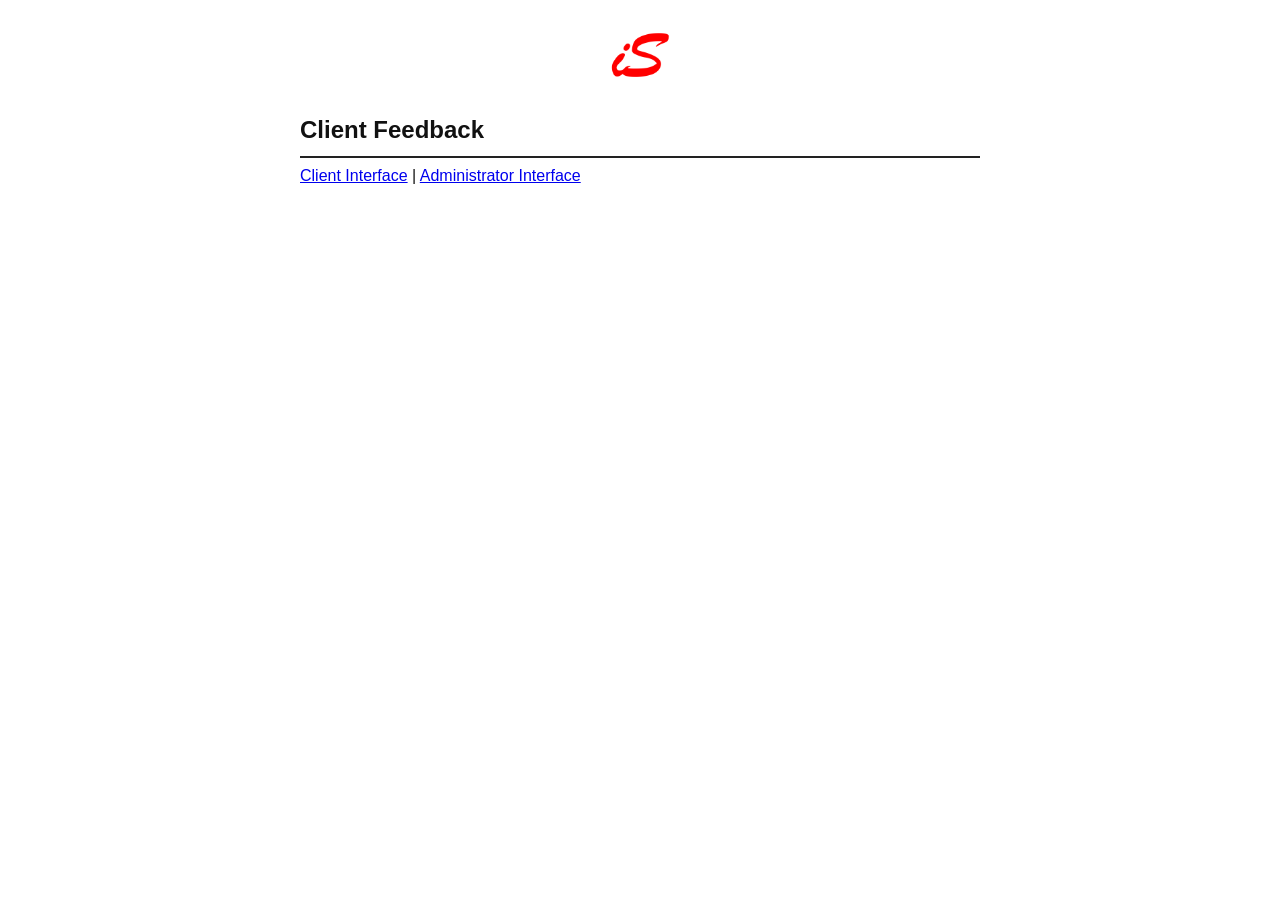
==== index.html @ 34e44825 "Add client feedback system with admin login and logo Simple localStorage-backed feedback system: cli" ====
<!DOCTYPE html>
<html>
<head>
  <meta charset="utf-8">
  <title>Client Feedback</title>
  <link rel="stylesheet" href="shared.css">
  <script src="shared.js"></script>
  <script src="logo.js"></script>
</head>
<body>
  <div id="logo"></div>
  <h1>Client Feedback</h1>

  <p><a href="client.html">Client Interface</a> | <a href="admin.html">Administrator Interface</a></p>

  <script>
    LGO.renderLogo(document.getElementById("logo"));
  </script>
</body>
</html>
---- shared.css ----
* { box-sizing: border-box; }

body {
  font-family: -apple-system, "Segoe UI", Roboto, Helvetica, Arial, sans-serif;
  max-width: 720px;
  margin: 0 auto;
  padding: 16px 20px 64px;
  line-height: 1.5;
  color: #111;
}

#logo { margin-bottom: 4px; }
#logo img { display: block; margin: 0 auto; }

h1 {
  font-size: 1.5rem;
  margin: 12px 0 6px;
  padding-bottom: 8px;
  border-bottom: 2px solid #222;
}

h2 {
  font-size: 1.1rem;
  margin: 32px 0 8px;
  padding-bottom: 4px;
  border-bottom: 1px solid #ddd;
}

h3 {
  font-size: 1rem;
  margin: 20px 0 4px;
}

p { margin: 6px 0; }

textarea {
  display: block;
  font: inherit;
  color: inherit;
  width: 100%;
  max-width: 100%;
  padding: 8px 10px;
  border: 1px solid #999;
  border-radius: 4px;
  background: #fff;
  resize: vertical;
}

button {
  font: inherit;
  padding: 6px 14px;
  border: 1px solid #777;
  border-radius: 4px;
  background: #f4f4f4;
  cursor: pointer;
}

button:active { background: #e2e2e2; }

ul { margin: 8px 0; padding-left: 22px; }

/* Report list: thin separators instead of a wall of nested bullets */
#reportList > li {
  border-bottom: 1px solid #e5e5e5;
  padding: 12px 0;
}

#reportList > li > p:first-child {
  font-weight: 600;
  margin-top: 0;
}

/* Conversation replies get a subtle left indent */
li ul {
  margin: 6px 0 10px;
  padding-left: 18px;
}

li ul li { margin: 4px 0; }

details {
  border: 1px solid #ddd;
  border-radius: 4px;
  padding: 10px 14px;
  margin: 8px 0;
  background: #fafafa;
}

summary {
  cursor: pointer;
  font-weight: 600;
}

summary + p { margin-top: 8px; }

/* Inline Delete button after reply text */
li button, p button { margin-left: 6px; }

#unread {
  font-weight: 600;
  margin: 8px 0 12px;
}
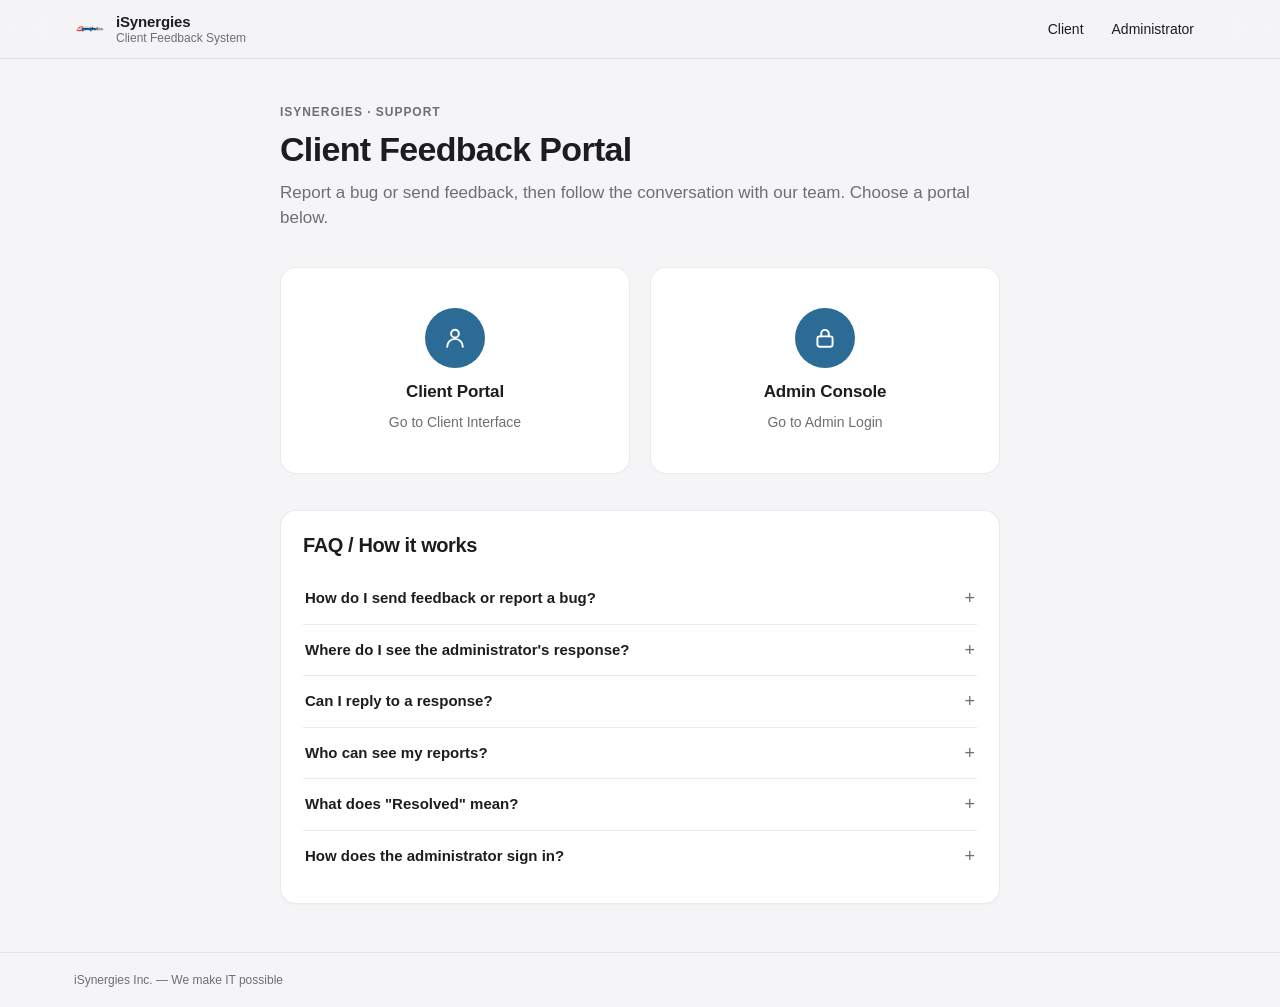
==== commit e915b3a7: "Restyle the feedback interfaces and add project/type report fields Replace the bare pages with an Ap" ====
--- a/index.html
+++ b/index.html
@@ -1,20 +1,100 @@
 <!DOCTYPE html>
-<html>
+<html lang="en">
 <head>
   <meta charset="utf-8">
-  <title>Client Feedback</title>
+  <meta name="viewport" content="width=device-width, initial-scale=1">
+  <title>Client Feedback Portal — iSynergies</title>
+  <link rel="icon" href="iSynergies (1).png">
   <link rel="stylesheet" href="shared.css">
-  <script src="shared.js"></script>
   <script src="logo.js"></script>
 </head>
 <body>
-  <div id="logo"></div>
-  <h1>Client Feedback</h1>
+  <header class="topbar">
+    <div class="wrap topbar-inner">
+      <a class="brand" href="index.html">
+        <span class="brand-logo" id="logo"></span>
+        <span class="brand-text">
+          <strong>iSynergies</strong>
+          <span>Client Feedback System</span>
+        </span>
+      </a>
+      <nav class="navlinks" aria-label="Primary">
+        <a href="client.html">Client</a>
+        <a href="admin.html">Administrator</a>
+      </nav>
+    </div>
+  </header>
 
-  <p><a href="client.html">Client Interface</a> | <a href="admin.html">Administrator Interface</a></p>
+  <main class="wrap centered">
+    <div class="page-head">
+      <p class="eyebrow">iSynergies · Support</p>
+      <h1>Client Feedback Portal</h1>
+      <p class="sub">Report a bug or send feedback, then follow the conversation with our team. Choose a portal below.</p>
+    </div>
+
+    <div class="portal-grid">
+      <a class="tile" href="client.html">
+        <span class="tile-icon" aria-hidden="true">
+          <svg width="26" height="26" viewBox="0 0 24 24" fill="none" stroke="currentColor" stroke-width="1.8" stroke-linecap="round" stroke-linejoin="round">
+            <circle cx="12" cy="8" r="3.6"></circle>
+            <path d="M4.8 20a7.2 7.2 0 0 1 14.4 0"></path>
+          </svg>
+        </span>
+        <h2>Client Portal</h2>
+        <p>Go to Client Interface</p>
+      </a>
+
+      <a class="tile" href="admin.html">
+        <span class="tile-icon" aria-hidden="true">
+          <svg width="26" height="26" viewBox="0 0 24 24" fill="none" stroke="currentColor" stroke-width="1.8" stroke-linecap="round" stroke-linejoin="round">
+            <rect x="5" y="10.5" width="14" height="9.5" rx="2"></rect>
+            <path d="M8.5 10.5V8a3.5 3.5 0 0 1 7 0v2.5"></path>
+          </svg>
+        </span>
+        <h2>Admin Console</h2>
+        <p>Go to Admin Login</p>
+      </a>
+    </div>
+
+    <section class="card stack" aria-labelledby="howTitle">
+      <div class="card-head">
+        <h2 id="howTitle">FAQ / How it works</h2>
+      </div>
+      <div class="faq">
+        <details>
+          <summary>How do I send feedback or report a bug?</summary>
+          <p>Open the Client Portal, choose the project, set the report type to Bug or Feedback, describe the issue and select Submit Report. The first line of the description becomes the report title.</p>
+        </details>
+        <details>
+          <summary>Where do I see the administrator's response?</summary>
+          <p>Responses appear under My Feedback History in the Client Portal, inside the Discussion for your report. A NEW badge marks reports with an administrator reply you have not opened yet.</p>
+        </details>
+        <details>
+          <summary>Can I reply to a response?</summary>
+          <p>Yes. Expand the report's Discussion, type your reply and select Send. The administrator sees your message on the same report.</p>
+        </details>
+        <details>
+          <summary>Who can see my reports?</summary>
+          <p>Reports are stored in this browser and shown in the Client Portal and the Administrator Dashboard. The administrator interface requires a sign-in.</p>
+        </details>
+        <details>
+          <summary>What does "Resolved" mean?</summary>
+          <p>The administrator has marked the report as handled. Resolved reports stay in your history and can still be discussed.</p>
+        </details>
+        <details>
+          <summary>How does the administrator sign in?</summary>
+          <p>Open the Admin Console and use your administrator username and password. The session is remembered in this browser until you log out.</p>
+        </details>
+      </div>
+    </section>
+  </main>
+
+  <footer class="site-footer">
+    <div class="wrap">iSynergies Inc. — We make IT possible</div>
+  </footer>
 
   <script>
-    LGO.renderLogo(document.getElementById("logo"));
+    LGO.renderLogo(document.getElementById("logo"), 32);
   </script>
 </body>
 </html>
--- a/shared.css
+++ b/shared.css
@@ -1,102 +1,1202 @@
-* { box-sizing: border-box; }
+/* ==========================================================================
+   Client Feedback System — shared design system
+   Apple-inspired: system fonts, hairline borders, soft radii, restrained
+   palette. No webfonts, so the interface works fully offline.
+   ========================================================================== */
+
+/* ---------- Tokens ---------- */
+:root {
+  --page: #f5f5f7;
+  --surface: #ffffff;
+  --surface-2: #fbfbfd;
+  --text: #1d1d1f;
+  --text-2: #6e6e73;
+  --line: rgba(0, 0, 0, 0.08);
+  --line-strong: rgba(0, 0, 0, 0.16);
+
+  --accent: #2c6b95;
+  --accent-strong: #245a7f;
+  --accent-soft: #eaf2f8;
+
+  --green: #2f7d4f;
+  --green-soft: #e7f4ec;
+
+  --red: #c0392b;
+  --red-soft: #fdecea;
+
+  --amber: #8a5a10;
+  --amber-soft: #fdf3e2;
+
+  --radius: 16px;
+  --radius-sm: 10px;
+  --shadow: 0 1px 2px rgba(0, 0, 0, 0.04), 0 12px 32px rgba(0, 0, 0, 0.06);
+  --font: -apple-system, BlinkMacSystemFont, "SF Pro Text", "Segoe UI", Roboto,
+    Helvetica, Arial, sans-serif;
+}
+
+/* ---------- Base ---------- */
+*,
+*::before,
+*::after {
+  box-sizing: border-box;
+}
+
+html {
+  -webkit-text-size-adjust: 100%;
+}
+
+[hidden] {
+  display: none !important;
+}
 
 body {
-  font-family: -apple-system, "Segoe UI", Roboto, Helvetica, Arial, sans-serif;
+  margin: 0;
+  min-height: 100vh;
+  display: flex;
+  flex-direction: column;
+  background: var(--page);
+  color: var(--text);
+  font: 400 17px/1.5 var(--font);
+  -webkit-font-smoothing: antialiased;
+}
+
+main {
+  flex: 1 0 auto;
+}
+
+a {
+  color: var(--accent);
+  text-decoration: none;
+}
+
+a:hover {
+  text-decoration: underline;
+}
+
+h1,
+h2,
+h3 {
+  letter-spacing: -0.02em;
+  line-height: 1.2;
+}
+
+h1 {
+  font-size: 34px;
+  margin: 0;
+}
+
+h2 {
+  font-size: 20px;
+  margin: 0 0 14px;
+}
+
+h3 {
+  font-size: 15px;
+  margin: 22px 0 8px;
+}
+
+p {
+  margin: 0 0 10px;
+}
+
+.wrap {
+  width: 100%;
+  max-width: 1180px;
+  margin: 0 auto;
+  padding: 0 24px;
+}
+
+.stack {
   max-width: 720px;
-  margin: 0 auto;
-  padding: 16px 20px 64px;
-  line-height: 1.5;
-  color: #111;
-}
-
-#logo { margin-bottom: 4px; }
-#logo img { display: block; margin: 0 auto; }
-
-h1 {
-  font-size: 1.5rem;
-  margin: 12px 0 6px;
-  padding-bottom: 8px;
-  border-bottom: 2px solid #222;
-}
-
-h2 {
-  font-size: 1.1rem;
-  margin: 32px 0 8px;
-  padding-bottom: 4px;
-  border-bottom: 1px solid #ddd;
-}
-
-h3 {
-  font-size: 1rem;
-  margin: 20px 0 4px;
-}
-
-p { margin: 6px 0; }
-
+}
+
+/* Portal page: keep the single content column centred under the top bar. */
+main.centered > .page-head,
+main.centered > .portal-grid,
+main.centered > .card {
+  margin-left: auto;
+  margin-right: auto;
+}
+
+main.centered > .portal-grid {
+  margin-top: 32px;
+  margin-bottom: 36px;
+}
+
+.meta {
+  margin: 0;
+  font-size: 13px;
+  color: var(--text-2);
+}
+
+.hint {
+  margin: 8px 0 0;
+  font-size: 13px;
+  color: var(--text-2);
+}
+
+.eyebrow {
+  margin: 0 0 8px;
+  font-size: 12px;
+  font-weight: 600;
+  letter-spacing: 0.08em;
+  text-transform: uppercase;
+  color: var(--text-2);
+}
+
+.visually-hidden {
+  position: absolute;
+  width: 1px;
+  height: 1px;
+  margin: -1px;
+  padding: 0;
+  overflow: hidden;
+  clip: rect(0 0 0 0);
+  white-space: nowrap;
+  border: 0;
+}
+
+/* ---------- Top bar ---------- */
+.topbar {
+  position: sticky;
+  top: 0;
+  z-index: 20;
+  background: rgba(245, 245, 247, 0.82);
+  -webkit-backdrop-filter: saturate(180%) blur(20px);
+  backdrop-filter: saturate(180%) blur(20px);
+  border-bottom: 1px solid var(--line);
+}
+
+.topbar-inner {
+  display: flex;
+  align-items: center;
+  justify-content: space-between;
+  gap: 16px;
+  min-height: 58px;
+}
+
+.brand {
+  display: flex;
+  align-items: center;
+  gap: 10px;
+  color: var(--text);
+}
+
+.brand:hover {
+  text-decoration: none;
+}
+
+.brand-logo img {
+  display: block;
+  width: 32px;
+  height: auto;
+}
+
+.brand-text {
+  display: flex;
+  flex-direction: column;
+  line-height: 1.2;
+}
+
+.brand-text strong {
+  font-size: 15px;
+  letter-spacing: -0.01em;
+}
+
+.brand-text span {
+  font-size: 12px;
+  color: var(--text-2);
+}
+
+.navlinks {
+  display: flex;
+  align-items: center;
+  gap: 4px;
+  flex-wrap: wrap;
+}
+
+.navlinks a {
+  padding: 6px 12px;
+  border-radius: 999px;
+  font-size: 14px;
+  font-weight: 500;
+  color: var(--text);
+}
+
+.navlinks a:hover {
+  background: rgba(0, 0, 0, 0.05);
+  text-decoration: none;
+}
+
+/* ---------- Page head ---------- */
+.page-head {
+  padding: 44px 0 4px;
+  max-width: 720px;
+}
+
+.page-head .sub {
+  margin: 10px 0 0;
+  color: var(--text-2);
+  font-size: 17px;
+}
+
+/* ---------- Surfaces ---------- */
+.card {
+  background: var(--surface);
+  border: 1px solid var(--line);
+  border-radius: var(--radius);
+  padding: 22px;
+  box-shadow: 0 1px 2px rgba(0, 0, 0, 0.03);
+}
+
+.card + .card {
+  margin-top: 20px;
+}
+
+.card-head {
+  display: flex;
+  align-items: center;
+  justify-content: space-between;
+  gap: 12px;
+  margin-bottom: 16px;
+}
+
+.card-head h2,
+.card-head h1 {
+  margin: 0;
+}
+
+.empty {
+  margin: 0;
+  padding: 26px 16px;
+  text-align: center;
+  font-size: 14px;
+  color: var(--text-2);
+  background: var(--surface-2);
+  border: 1px dashed var(--line-strong);
+  border-radius: 12px;
+}
+
+/* ---------- Buttons ---------- */
+.btn {
+  display: inline-flex;
+  align-items: center;
+  justify-content: center;
+  gap: 6px;
+  appearance: none;
+  border: 1px solid transparent;
+  border-radius: 999px;
+  padding: 10px 20px;
+  font: 500 15px/1.2 var(--font);
+  letter-spacing: -0.01em;
+  color: var(--text);
+  background: var(--surface);
+  cursor: pointer;
+  transition: background-color 160ms ease, border-color 160ms ease,
+    color 160ms ease, opacity 160ms ease;
+}
+
+.btn:focus-visible {
+  outline: none;
+  box-shadow: 0 0 0 4px rgba(44, 107, 149, 0.28);
+}
+
+.btn-primary {
+  background: var(--accent);
+  color: #fff;
+}
+
+.btn-primary:hover {
+  background: var(--accent-strong);
+}
+
+.btn-secondary {
+  background: var(--surface);
+  border-color: var(--line-strong);
+  color: var(--text);
+}
+
+.btn-secondary:hover {
+  background: var(--surface-2);
+}
+
+.btn-danger {
+  background: var(--red);
+  color: #fff;
+}
+
+.btn-danger:hover {
+  background: #a93226;
+}
+
+.btn-ghost {
+  background: transparent;
+  color: var(--accent);
+  padding: 8px 12px;
+}
+
+.btn-ghost:hover {
+  background: var(--accent-soft);
+}
+
+.btn-danger-ghost {
+  background: transparent;
+  color: var(--red);
+  padding: 8px 12px;
+}
+
+.btn-danger-ghost:hover {
+  background: var(--red-soft);
+}
+
+.btn-sm {
+  padding: 6px 14px;
+  font-size: 13px;
+}
+
+.btn-block {
+  width: 100%;
+}
+
+.btn:disabled {
+  opacity: 0.45;
+  cursor: not-allowed;
+}
+
+/* ---------- Forms ---------- */
+.field {
+  margin-bottom: 16px;
+}
+
+.field > label:not(.switch),
+.field-label {
+  display: block;
+  margin-bottom: 6px;
+  font-size: 13px;
+  font-weight: 600;
+  color: var(--text-2);
+}
+
+input[type="text"],
+input[type="password"],
+input[type="search"],
+select,
 textarea {
-  display: block;
-  font: inherit;
-  color: inherit;
   width: 100%;
+  padding: 10px 12px;
+  font: 400 15px/1.45 var(--font);
+  color: var(--text);
+  background: var(--surface);
+  border: 1px solid var(--line-strong);
+  border-radius: var(--radius-sm);
+  transition: border-color 160ms ease, box-shadow 160ms ease;
+}
+
+textarea {
+  min-height: 110px;
+  resize: vertical;
+}
+
+input:focus,
+select:focus,
+textarea:focus {
+  outline: none;
+  border-color: var(--accent);
+  box-shadow: 0 0 0 4px rgba(44, 107, 149, 0.18);
+}
+
+select {
+  appearance: none;
+  -webkit-appearance: none;
+  padding-right: 34px;
+  background-image: url("data:image/svg+xml;charset=utf-8,%3Csvg xmlns='http://www.w3.org/2000/svg' width='12' height='8' viewBox='0 0 12 8'%3E%3Cpath d='M1 1.5 6 6.5l5-5' fill='none' stroke='%236e6e73' stroke-width='1.6' stroke-linecap='round' stroke-linejoin='round'/%3E%3C/svg%3E");
+  background-repeat: no-repeat;
+  background-position: right 12px center;
+}
+
+/* Bug / Feedback switch */
+.switch {
+  position: relative;
+  display: inline-flex;
+  align-items: center;
+  gap: 10px;
+  cursor: pointer;
+  user-select: none;
+}
+
+.switch input {
+  position: absolute;
+  width: 1px;
+  height: 1px;
+  opacity: 0;
+}
+
+.switch-track {
+  position: relative;
+  flex: none;
+  width: 44px;
+  height: 26px;
+  border-radius: 999px;
+  background: #d2d2d7;
+  transition: background-color 160ms ease;
+}
+
+.switch-track::after {
+  content: "";
+  position: absolute;
+  top: 3px;
+  left: 3px;
+  width: 20px;
+  height: 20px;
+  border-radius: 50%;
+  background: #fff;
+  box-shadow: 0 1px 2px rgba(0, 0, 0, 0.2);
+  transition: transform 160ms ease;
+}
+
+.switch input:checked + .switch-track {
+  background: var(--accent);
+}
+
+.switch input:checked + .switch-track::after {
+  transform: translateX(18px);
+}
+
+.switch input:focus-visible + .switch-track {
+  box-shadow: 0 0 0 4px rgba(44, 107, 149, 0.25);
+}
+
+.switch-text {
+  font-size: 14px;
+  font-weight: 500;
+}
+
+/* ---------- Pills and tags ---------- */
+.pill {
+  display: inline-flex;
+  align-items: center;
+  gap: 6px;
+  padding: 3px 10px;
+  border-radius: 999px;
+  font-size: 12px;
+  font-weight: 600;
+  letter-spacing: 0.01em;
+  white-space: nowrap;
+}
+
+.pill-open {
+  background: var(--accent-soft);
+  color: var(--accent-strong);
+}
+
+.pill-resolved {
+  background: var(--green-soft);
+  color: var(--green);
+}
+
+.pill-new {
+  background: var(--red-soft);
+  color: var(--red);
+}
+
+.pills {
+  display: flex;
+  align-items: center;
+  gap: 6px;
+  flex-wrap: wrap;
+}
+
+.tag {
+  display: inline-block;
+  padding: 1px 7px;
+  font-size: 11px;
+  font-weight: 600;
+  color: var(--text-2);
+  border: 1px solid var(--line);
+  border-radius: 6px;
+  white-space: nowrap;
+}
+
+/* ---------- Portal page ---------- */
+.portal-grid {
+  display: grid;
+  grid-template-columns: repeat(2, minmax(0, 1fr));
+  gap: 20px;
+  max-width: 720px;
+  margin: 32px 0 36px;
+}
+
+.tile {
+  display: flex;
+  flex-direction: column;
+  align-items: center;
+  gap: 10px;
+  padding: 40px 22px;
+  text-align: center;
+  color: var(--text);
+  background: var(--surface);
+  border: 1px solid var(--line);
+  border-radius: var(--radius);
+  transition: border-color 160ms ease, box-shadow 160ms ease;
+}
+
+.tile:hover {
+  text-decoration: none;
+  border-color: var(--line-strong);
+  box-shadow: var(--shadow);
+}
+
+.tile:focus-visible {
+  outline: none;
+  box-shadow: 0 0 0 4px rgba(44, 107, 149, 0.25);
+}
+
+.tile-icon {
+  display: grid;
+  place-items: center;
+  width: 60px;
+  height: 60px;
+  border-radius: 50%;
+  background: var(--accent);
+  color: #fff;
+}
+
+.tile h2 {
+  margin: 4px 0 0;
+  font-size: 17px;
+  letter-spacing: -0.01em;
+}
+
+.tile p {
+  margin: 0;
+  font-size: 14px;
+  color: var(--text-2);
+}
+
+/* ---------- Page layouts ---------- */
+.client-grid {
+  display: grid;
+  grid-template-columns: minmax(0, 420px) minmax(0, 1fr);
+  gap: 20px;
+  align-items: start;
+  margin-top: 30px;
+}
+
+.two-col {
+  display: grid;
+  grid-template-columns: repeat(2, minmax(0, 1fr));
+  gap: 20px;
+  align-items: start;
+  margin-top: 20px;
+}
+
+/* ---------- Report cards (client) ---------- */
+.report-card {
+  padding: 16px;
+  background: var(--surface);
+  border: 1px solid var(--line);
+  border-radius: 12px;
+}
+
+.report-card + .report-card {
+  margin-top: 12px;
+}
+
+.report-head {
+  display: flex;
+  align-items: flex-start;
+  justify-content: space-between;
+  gap: 12px;
+}
+
+.report-title {
+  margin: 0 0 4px;
+  font-size: 15px;
+  font-weight: 600;
+  letter-spacing: -0.01em;
+  overflow-wrap: anywhere;
+}
+
+.report-preview {
+  margin: 12px 0 0;
+  padding: 8px 10px;
+  font-size: 14px;
+  color: var(--text-2);
+  background: var(--surface-2);
+  border: 1px solid var(--line);
+  border-radius: 8px;
+  overflow-wrap: anywhere;
+}
+
+.report-preview strong {
+  color: var(--text);
+  font-weight: 600;
+}
+
+.report-actions {
+  display: flex;
+  justify-content: flex-end;
+  gap: 8px;
+  margin-top: 12px;
+}
+
+/* ---------- Discussion / thread ---------- */
+.discussion {
+  margin-top: 12px;
+  padding-top: 10px;
+  border-top: 1px solid var(--line);
+}
+
+.discussion > summary {
+  display: flex;
+  align-items: center;
+  justify-content: space-between;
+  gap: 10px;
+  list-style: none;
+  cursor: pointer;
+  font-size: 14px;
+  font-weight: 600;
+  color: var(--accent);
+}
+
+.discussion > summary::-webkit-details-marker {
+  display: none;
+}
+
+.discussion > summary::after {
+  content: "";
+  width: 7px;
+  height: 7px;
+  border-right: 1.5px solid currentColor;
+  border-bottom: 1.5px solid currentColor;
+  transform: rotate(45deg);
+  transition: transform 160ms ease;
+}
+
+.discussion[open] > summary::after {
+  transform: rotate(225deg);
+}
+
+.thread {
+  display: grid;
+  gap: 10px;
+  margin: 12px 0;
+  padding: 0;
+  list-style: none;
+}
+
+.msg {
+  padding: 10px 12px;
+  background: var(--surface-2);
+  border: 1px solid var(--line);
+  border-radius: 10px;
+}
+
+.msg-admin {
+  background: var(--accent-soft);
+  border-color: rgba(44, 107, 149, 0.18);
+}
+
+.msg-head {
+  display: flex;
+  align-items: center;
+  justify-content: space-between;
+  gap: 8px;
+  margin-bottom: 4px;
+  font-size: 12px;
+  color: var(--text-2);
+}
+
+.msg-author {
+  font-weight: 600;
+}
+
+.msg-admin .msg-author {
+  color: var(--accent-strong);
+}
+
+.msg-text {
+  margin: 0;
+  font-size: 14px;
+  white-space: pre-wrap;
+  overflow-wrap: anywhere;
+}
+
+.msg-actions {
+  margin-top: 6px;
+}
+
+.msg .btn {
+  padding: 3px 9px;
+  font-size: 12px;
+}
+
+/* ---------- Admin dashboard ---------- */
+.notice {
+  display: flex;
+  align-items: center;
+  gap: 10px;
+  margin-top: 20px;
+  padding: 10px 14px;
+  border-radius: 12px;
+  background: var(--accent);
+  color: #fff;
+  font-size: 14px;
+}
+
+.notice svg {
+  flex: none;
+}
+
+.notice-close {
+  margin-left: auto;
+  padding: 2px 8px;
+  font-size: 18px;
+  line-height: 1;
+  color: #fff;
+  background: transparent;
+  border: 0;
+  border-radius: 6px;
+  cursor: pointer;
+}
+
+.notice-close:hover {
+  background: rgba(255, 255, 255, 0.16);
+}
+
+.notice-close:focus-visible {
+  outline: none;
+  box-shadow: 0 0 0 3px rgba(255, 255, 255, 0.6);
+}
+
+.admin-head {
+  display: flex;
+  align-items: center;
+  flex-wrap: wrap;
+  gap: 14px;
+  padding-top: 26px;
+}
+
+.admin-head h1 {
+  font-size: 26px;
+}
+
+.avatar {
+  display: grid;
+  place-items: center;
+  flex: none;
+  width: 48px;
+  height: 48px;
+  border-radius: 50%;
+  background: var(--accent-soft);
+  border: 1px solid rgba(44, 107, 149, 0.2);
+  color: var(--accent-strong);
+  font-size: 18px;
+  font-weight: 600;
+}
+
+.admin-head .who {
+  display: flex;
+  align-items: center;
+  gap: 10px;
+  margin-left: auto;
+  font-size: 13px;
+  color: var(--text-2);
+}
+
+.admin-grid {
+  display: grid;
+  grid-template-columns: 210px minmax(0, 1fr);
+  gap: 20px;
+  align-items: start;
+  margin-top: 24px;
+}
+
+.sidenav {
+  position: sticky;
+  top: 78px;
+  display: grid;
+  gap: 2px;
+  padding: 8px;
+  background: var(--surface);
+  border: 1px solid var(--line);
+  border-radius: var(--radius);
+}
+
+.sidenav button {
+  display: flex;
+  align-items: center;
+  justify-content: space-between;
+  gap: 8px;
+  width: 100%;
+  padding: 9px 12px;
+  font: 500 14px var(--font);
+  color: var(--text);
+  text-align: left;
+  background: transparent;
+  border: 0;
+  border-radius: 9px;
+  cursor: pointer;
+  transition: background-color 160ms ease, color 160ms ease;
+}
+
+.sidenav button:hover {
+  background: var(--page);
+}
+
+.sidenav button[aria-current="true"] {
+  background: var(--accent-soft);
+  color: var(--accent-strong);
+}
+
+.sidenav button:focus-visible {
+  outline: none;
+  box-shadow: 0 0 0 3px rgba(44, 107, 149, 0.25);
+}
+
+.sidenav .count {
+  font-size: 12px;
+  color: var(--text-2);
+  font-variant-numeric: tabular-nums;
+}
+
+.toolbar {
+  display: flex;
+  flex-wrap: wrap;
+  align-items: center;
+  gap: 10px;
+  margin-bottom: 14px;
+}
+
+.toolbar .search {
+  flex: 1 1 240px;
+  min-width: 0;
+}
+
+.toolbar select {
+  width: auto;
+  min-width: 160px;
+}
+
+/* ---------- Table ---------- */
+.table-wrap {
+  background: var(--surface);
+  border: 1px solid var(--line);
+  border-radius: var(--radius);
+  overflow-x: auto;
+}
+
+table {
+  width: 100%;
+  border-collapse: collapse;
+  font-size: 14px;
+}
+
+th,
+td {
+  padding: 12px 14px;
+  text-align: left;
+  vertical-align: top;
+  border-bottom: 1px solid var(--line);
+}
+
+thead th {
+  position: sticky;
+  top: 0;
+  z-index: 1;
+  background: var(--surface-2);
+  font-size: 12px;
+  font-weight: 600;
+  letter-spacing: 0.04em;
+  text-transform: uppercase;
+  color: var(--text-2);
+  white-space: nowrap;
+}
+
+tbody tr:last-child td {
+  border-bottom: 0;
+}
+
+tbody tr:hover {
+  background: var(--surface-2);
+}
+
+td .title {
+  margin: 0 0 4px;
+  font-weight: 600;
+  overflow-wrap: anywhere;
+}
+
+td.actions {
+  text-align: right;
+  white-space: nowrap;
+}
+
+td .actions-inner {
+  display: inline-flex;
+  gap: 4px;
+  justify-content: flex-end;
+}
+
+.cell-empty {
+  padding: 26px 16px;
+  text-align: center;
+  color: var(--text-2);
+  font-size: 14px;
+}
+
+/* ---------- Login ---------- */
+.login-wrap {
+  display: grid;
+  place-items: center;
+  padding: 56px 0;
+}
+
+.login-card {
+  width: 100%;
+  max-width: 380px;
+}
+
+.login-card h1 {
+  font-size: 24px;
+}
+
+/* ---------- Dialog ---------- */
+dialog {
+  padding: 0;
+  background: transparent;
+  border: 0;
+  color: var(--text);
   max-width: 100%;
-  padding: 8px 10px;
-  border: 1px solid #999;
-  border-radius: 4px;
-  background: #fff;
-  resize: vertical;
-}
-
-button {
-  font: inherit;
-  padding: 6px 14px;
-  border: 1px solid #777;
-  border-radius: 4px;
-  background: #f4f4f4;
+}
+
+dialog::backdrop {
+  background: rgba(0, 0, 0, 0.32);
+  -webkit-backdrop-filter: blur(2px);
+  backdrop-filter: blur(2px);
+}
+
+.dialog-card {
+  width: min(640px, calc(100vw - 32px));
+  max-height: min(86vh, 880px);
+  overflow: auto;
+  padding: 22px;
+  background: var(--surface);
+  border-radius: 18px;
+  box-shadow: 0 24px 80px rgba(0, 0, 0, 0.3);
+}
+
+.dialog-card h2 {
+  margin: 0;
+  font-size: 20px;
+  overflow-wrap: anywhere;
+}
+
+.dialog-text {
+  margin: 14px 0 0;
+  padding: 12px 14px;
+  font-size: 15px;
+  white-space: pre-wrap;
+  overflow-wrap: anywhere;
+  background: var(--surface-2);
+  border: 1px solid var(--line);
+  border-radius: 10px;
+}
+
+.dialog-meta {
+  display: flex;
+  align-items: center;
+  gap: 8px;
+  flex-wrap: wrap;
+  margin-top: 8px;
+}
+
+.dlg-actions {
+  display: flex;
+  flex-wrap: wrap;
+  align-items: center;
+  gap: 8px;
+  margin-top: 4px;
+}
+
+.dlg-actions .spacer {
+  flex: 1;
+}
+
+/* ---------- FAQ ---------- */
+.faq details {
+  border-top: 1px solid var(--line);
+}
+
+.faq details:first-of-type {
+  border-top: 0;
+}
+
+.faq summary {
+  display: flex;
+  align-items: center;
+  justify-content: space-between;
+  gap: 12px;
+  padding: 14px 2px;
+  list-style: none;
   cursor: pointer;
-}
-
-button:active { background: #e2e2e2; }
-
-ul { margin: 8px 0; padding-left: 22px; }
-
-/* Report list: thin separators instead of a wall of nested bullets */
-#reportList > li {
-  border-bottom: 1px solid #e5e5e5;
-  padding: 12px 0;
-}
-
-#reportList > li > p:first-child {
+  font-size: 15px;
   font-weight: 600;
-  margin-top: 0;
-}
-
-/* Conversation replies get a subtle left indent */
-li ul {
-  margin: 6px 0 10px;
-  padding-left: 18px;
-}
-
-li ul li { margin: 4px 0; }
-
-details {
-  border: 1px solid #ddd;
-  border-radius: 4px;
-  padding: 10px 14px;
-  margin: 8px 0;
-  background: #fafafa;
-}
-
-summary {
-  cursor: pointer;
-  font-weight: 600;
-}
-
-summary + p { margin-top: 8px; }
-
-/* Inline Delete button after reply text */
-li button, p button { margin-left: 6px; }
-
-#unread {
-  font-weight: 600;
-  margin: 8px 0 12px;
-}
+}
+
+.faq summary::-webkit-details-marker {
+  display: none;
+}
+
+.faq summary::after {
+  content: "+";
+  color: var(--text-2);
+  font-weight: 400;
+  font-size: 18px;
+  line-height: 1;
+}
+
+.faq details[open] summary::after {
+  content: "\2013";
+}
+
+.faq details p {
+  margin: 0 0 16px;
+  max-width: 70ch;
+  font-size: 14px;
+  color: var(--text-2);
+}
+
+/* ---------- Footer ---------- */
+.site-footer {
+  margin-top: 48px;
+  padding: 18px 0;
+  border-top: 1px solid var(--line);
+  font-size: 12px;
+  color: var(--text-2);
+}
+
+/* ---------- Responsive ---------- */
+@media (max-width: 860px) {
+  .client-grid,
+  .admin-grid,
+  .two-col,
+  .portal-grid {
+    grid-template-columns: minmax(0, 1fr);
+  }
+
+  .portal-grid {
+    max-width: none;
+  }
+
+  .sidenav {
+    position: static;
+    grid-template-columns: repeat(2, minmax(0, 1fr));
+    padding: 6px;
+  }
+
+  .sidenav button {
+    width: 100%;
+  }
+
+  .admin-head .who {
+    width: 100%;
+    margin-left: 0;
+    justify-content: space-between;
+  }
+
+  .page-head {
+    padding-top: 30px;
+  }
+
+  h1 {
+    font-size: 28px;
+  }
+
+  .admin-head h1 {
+    font-size: 22px;
+  }
+}
+
+@media (max-width: 640px) {
+  .table-wrap {
+    background: transparent;
+    border: 0;
+    overflow: visible;
+  }
+
+  table,
+  thead,
+  tbody,
+  tr,
+  td {
+    display: block;
+  }
+
+  thead {
+    display: none;
+  }
+
+  tbody tr {
+    margin-bottom: 12px;
+    padding: 12px 14px;
+    background: var(--surface);
+    border: 1px solid var(--line);
+    border-radius: 12px;
+  }
+
+  td {
+    padding: 3px 0;
+    border: 0;
+  }
+
+  td[data-label]::before {
+    content: attr(data-label) "  ";
+    font-size: 11px;
+    font-weight: 600;
+    letter-spacing: 0.04em;
+    text-transform: uppercase;
+    color: var(--text-2);
+  }
+
+  td.actions {
+    padding-top: 8px;
+    text-align: left;
+  }
+
+  td .actions-inner {
+    justify-content: flex-start;
+  }
+}
+
+@media (max-width: 520px) {
+  .wrap {
+    padding: 0 16px;
+  }
+
+  .card {
+    padding: 16px;
+  }
+
+  .dialog-card {
+    padding: 18px;
+  }
+
+  .brand-text span {
+    display: none;
+  }
+
+  .topbar-inner {
+    gap: 8px;
+  }
+}
+
+/* ---------- Reduced motion ---------- */
+@media (prefers-reduced-motion: reduce) {
+  *,
+  *::before,
+  *::after {
+    transition: none !important;
+    animation: none !important;
+  }
+}
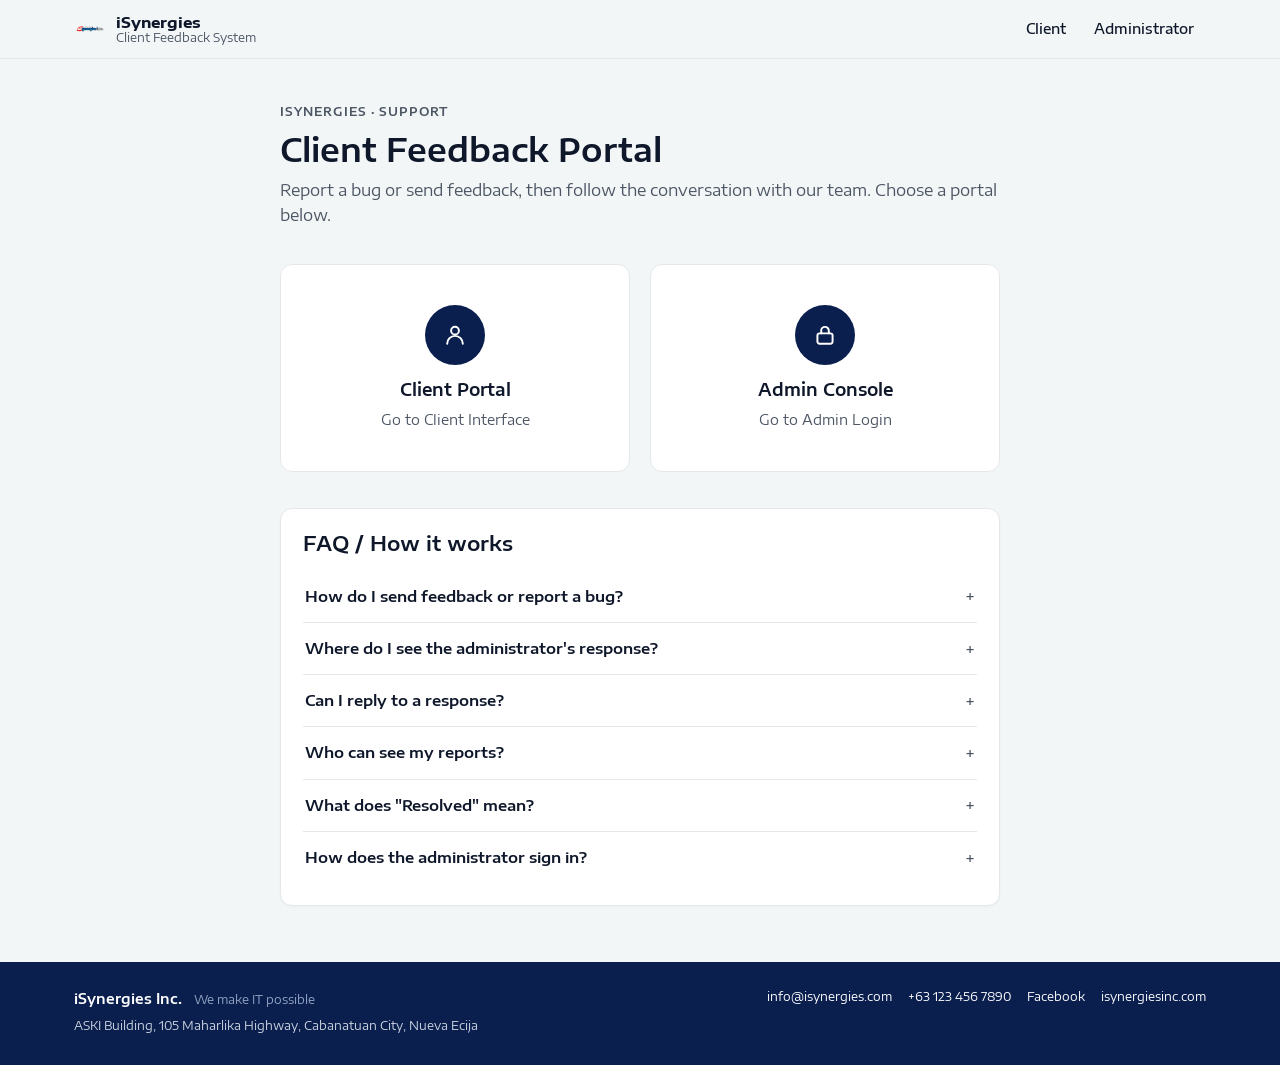
==== commit 8d18a16a: "Align the interface with the iSynergies brand Adopt the company site's palette, Encode Sans Expanded" ====
--- a/index.html
+++ b/index.html
@@ -3,7 +3,11 @@
 <head>
   <meta charset="utf-8">
   <meta name="viewport" content="width=device-width, initial-scale=1">
+  <meta name="theme-color" content="#0b1f4f">
   <title>Client Feedback Portal — iSynergies</title>
+  <link rel="preconnect" href="https://fonts.googleapis.com">
+  <link rel="preconnect" href="https://fonts.gstatic.com" crossorigin>
+  <link href="https://fonts.googleapis.com/css2?family=Encode+Sans+Expanded:wght@400;500;600;700&display=swap" rel="stylesheet">
   <link rel="icon" href="iSynergies (1).png">
   <link rel="stylesheet" href="shared.css">
   <script src="logo.js"></script>
@@ -90,7 +94,18 @@
   </main>
 
   <footer class="site-footer">
-    <div class="wrap">iSynergies Inc. — We make IT possible</div>
+    <div class="wrap footer-inner">
+      <div class="footer-brand-block">
+        <p class="footer-brand">iSynergies Inc. <span>We make IT possible</span></p>
+        <p class="footer-meta">ASKI Building, 105 Maharlika Highway, Cabanatuan City, Nueva Ecija</p>
+      </div>
+      <div class="footer-links">
+        <a href="mailto:info@isynergies.com">info@isynergies.com</a>
+        <a href="tel:+631234567890">+63 123 456 7890</a>
+        <a href="https://facebook.com/isynergies" target="_blank" rel="noopener">Facebook</a>
+        <a href="https://isynergiesinc.com/" target="_blank" rel="noopener">isynergiesinc.com</a>
+      </div>
+    </div>
   </footer>
 
   <script>
--- a/shared.css
+++ b/shared.css
@@ -6,32 +6,34 @@
 
 /* ---------- Tokens ---------- */
 :root {
-  --page: #f5f5f7;
+  /* Brand palette taken from isynergiesinc.com */
+  --page: #f3f6f7;
   --surface: #ffffff;
-  --surface-2: #fbfbfd;
-  --text: #1d1d1f;
-  --text-2: #6e6e73;
-  --line: rgba(0, 0, 0, 0.08);
-  --line-strong: rgba(0, 0, 0, 0.16);
-
-  --accent: #2c6b95;
-  --accent-strong: #245a7f;
-  --accent-soft: #eaf2f8;
-
-  --green: #2f7d4f;
-  --green-soft: #e7f4ec;
-
-  --red: #c0392b;
-  --red-soft: #fdecea;
+  --surface-2: #f8fafb;
+  --text: #0f172a;
+  --text-2: #4b5563;
+  --line: #e5e7eb;
+  --line-strong: #cbd5e1;
+
+  --navy: #0b1f4f;
+  --accent: #2563eb;
+  --accent-strong: #1d4ed8;
+  --accent-soft: #e8effc;
+
+  --green: #15803d;
+  --green-soft: #e9f7ee;
+
+  --red: #ef4444;
+  --red-soft: #fef2f2;
 
   --amber: #8a5a10;
   --amber-soft: #fdf3e2;
 
-  --radius: 16px;
+  --radius: 12px;
   --radius-sm: 10px;
-  --shadow: 0 1px 2px rgba(0, 0, 0, 0.04), 0 12px 32px rgba(0, 0, 0, 0.06);
-  --font: -apple-system, BlinkMacSystemFont, "SF Pro Text", "Segoe UI", Roboto,
-    Helvetica, Arial, sans-serif;
+  --shadow: 0 1px 2px rgba(15, 23, 42, 0.05), 0 14px 34px rgba(15, 23, 42, 0.08);
+  --font: "Encode Sans Expanded", -apple-system, BlinkMacSystemFont,
+    "Segoe UI", Roboto, Helvetica, Arial, sans-serif;
 }
 
 /* ---------- Base ---------- */
@@ -56,7 +58,7 @@
   flex-direction: column;
   background: var(--page);
   color: var(--text);
-  font: 400 17px/1.5 var(--font);
+  font: 400 16px/1.55 var(--font);
   -webkit-font-smoothing: antialiased;
 }
 
@@ -76,12 +78,13 @@
 h1,
 h2,
 h3 {
-  letter-spacing: -0.02em;
+  font-weight: 600;
+  letter-spacing: 0;
   line-height: 1.2;
 }
 
 h1 {
-  font-size: 34px;
+  font-size: 32px;
   margin: 0;
 }
 
@@ -161,7 +164,7 @@
   position: sticky;
   top: 0;
   z-index: 20;
-  background: rgba(245, 245, 247, 0.82);
+  background: rgba(243, 246, 247, 0.85);
   -webkit-backdrop-filter: saturate(180%) blur(20px);
   backdrop-filter: saturate(180%) blur(20px);
   border-bottom: 1px solid var(--line);
@@ -200,7 +203,7 @@
 
 .brand-text strong {
   font-size: 15px;
-  letter-spacing: -0.01em;
+  letter-spacing: 0;
 }
 
 .brand-text span {
@@ -237,7 +240,7 @@
 .page-head .sub {
   margin: 10px 0 0;
   color: var(--text-2);
-  font-size: 17px;
+  font-size: 16px;
 }
 
 /* ---------- Surfaces ---------- */
@@ -285,10 +288,10 @@
   gap: 6px;
   appearance: none;
   border: 1px solid transparent;
-  border-radius: 999px;
+  border-radius: var(--radius-sm);
   padding: 10px 20px;
   font: 500 15px/1.2 var(--font);
-  letter-spacing: -0.01em;
+  letter-spacing: 0;
   color: var(--text);
   background: var(--surface);
   cursor: pointer;
@@ -298,7 +301,7 @@
 
 .btn:focus-visible {
   outline: none;
-  box-shadow: 0 0 0 4px rgba(44, 107, 149, 0.28);
+  box-shadow: 0 0 0 4px rgba(37, 99, 235, 0.3);
 }
 
 .btn-primary {
@@ -402,7 +405,7 @@
 textarea:focus {
   outline: none;
   border-color: var(--accent);
-  box-shadow: 0 0 0 4px rgba(44, 107, 149, 0.18);
+  box-shadow: 0 0 0 4px rgba(37, 99, 235, 0.18);
 }
 
 select {
@@ -463,7 +466,7 @@
 }
 
 .switch input:focus-visible + .switch-track {
-  box-shadow: 0 0 0 4px rgba(44, 107, 149, 0.25);
+  box-shadow: 0 0 0 4px rgba(37, 99, 235, 0.25);
 }
 
 .switch-text {
@@ -548,7 +551,7 @@
 
 .tile:focus-visible {
   outline: none;
-  box-shadow: 0 0 0 4px rgba(44, 107, 149, 0.25);
+  box-shadow: 0 0 0 4px rgba(37, 99, 235, 0.25);
 }
 
 .tile-icon {
@@ -557,14 +560,14 @@
   width: 60px;
   height: 60px;
   border-radius: 50%;
-  background: var(--accent);
+  background: var(--navy);
   color: #fff;
 }
 
 .tile h2 {
   margin: 4px 0 0;
   font-size: 17px;
-  letter-spacing: -0.01em;
+  letter-spacing: 0;
 }
 
 .tile p {
@@ -613,7 +616,7 @@
   margin: 0 0 4px;
   font-size: 15px;
   font-weight: 600;
-  letter-spacing: -0.01em;
+  letter-spacing: 0;
   overflow-wrap: anywhere;
 }
 
@@ -631,6 +634,15 @@
 .report-preview strong {
   color: var(--text);
   font-weight: 600;
+}
+
+.report-fix {
+  background: var(--green-soft);
+  border-color: rgba(47, 125, 79, 0.18);
+}
+
+.report-fix strong {
+  color: var(--green);
 }
 
 .report-actions {
@@ -694,7 +706,12 @@
 
 .msg-admin {
   background: var(--accent-soft);
-  border-color: rgba(44, 107, 149, 0.18);
+  border-color: rgba(37, 99, 235, 0.18);
+}
+
+.msg-fix {
+  background: var(--green-soft);
+  border-color: rgba(47, 125, 79, 0.18);
 }
 
 .msg-head {
@@ -713,6 +730,17 @@
 
 .msg-admin .msg-author {
   color: var(--accent-strong);
+}
+
+.msg-fix .msg-author {
+  color: var(--green);
+}
+
+.fix-actions {
+  display: flex;
+  flex-wrap: wrap;
+  gap: 8px;
+  margin-top: 8px;
 }
 
 .msg-text {
@@ -739,7 +767,7 @@
   margin-top: 20px;
   padding: 10px 14px;
   border-radius: 12px;
-  background: var(--accent);
+  background: var(--navy);
   color: #fff;
   font-size: 14px;
 }
@@ -778,7 +806,7 @@
 }
 
 .admin-head h1 {
-  font-size: 26px;
+  font-size: 24px;
 }
 
 .avatar {
@@ -789,7 +817,7 @@
   height: 48px;
   border-radius: 50%;
   background: var(--accent-soft);
-  border: 1px solid rgba(44, 107, 149, 0.2);
+  border: 1px solid rgba(37, 99, 235, 0.2);
   color: var(--accent-strong);
   font-size: 18px;
   font-weight: 600;
@@ -851,7 +879,7 @@
 
 .sidenav button:focus-visible {
   outline: none;
-  box-shadow: 0 0 0 3px rgba(44, 107, 149, 0.25);
+  box-shadow: 0 0 0 3px rgba(37, 99, 235, 0.25);
 }
 
 .sidenav .count {
@@ -1069,11 +1097,58 @@
 
 /* ---------- Footer ---------- */
 .site-footer {
-  margin-top: 48px;
-  padding: 18px 0;
-  border-top: 1px solid var(--line);
+  margin-top: 56px;
+  padding: 26px 0 30px;
+  background: var(--navy);
+  color: #cbd5e1;
   font-size: 12px;
-  color: var(--text-2);
+}
+
+.footer-inner {
+  display: flex;
+  justify-content: space-between;
+  gap: 24px;
+  flex-wrap: wrap;
+}
+
+.footer-brand-block {
+  max-width: 560px;
+}
+
+.footer-brand {
+  margin: 0 0 6px;
+  font-size: 14px;
+  font-weight: 600;
+  color: #fff;
+}
+
+.footer-brand span {
+  margin-left: 8px;
+  font-size: 12px;
+  font-weight: 400;
+  color: #93a4c3;
+}
+
+.footer-meta {
+  margin: 0;
+  line-height: 1.6;
+  color: #cbd5e1;
+}
+
+.footer-links {
+  display: flex;
+  flex-wrap: wrap;
+  gap: 8px 16px;
+  align-content: flex-start;
+}
+
+.footer-links a {
+  color: #fff;
+  font-size: 12px;
+}
+
+.footer-links a:hover {
+  color: #bfdbfe;
 }
 
 /* ---------- Responsive ---------- */
@@ -1110,11 +1185,11 @@
   }
 
   h1 {
-    font-size: 28px;
+    font-size: 26px;
   }
 
   .admin-head h1 {
-    font-size: 22px;
+    font-size: 20px;
   }
 }
 
